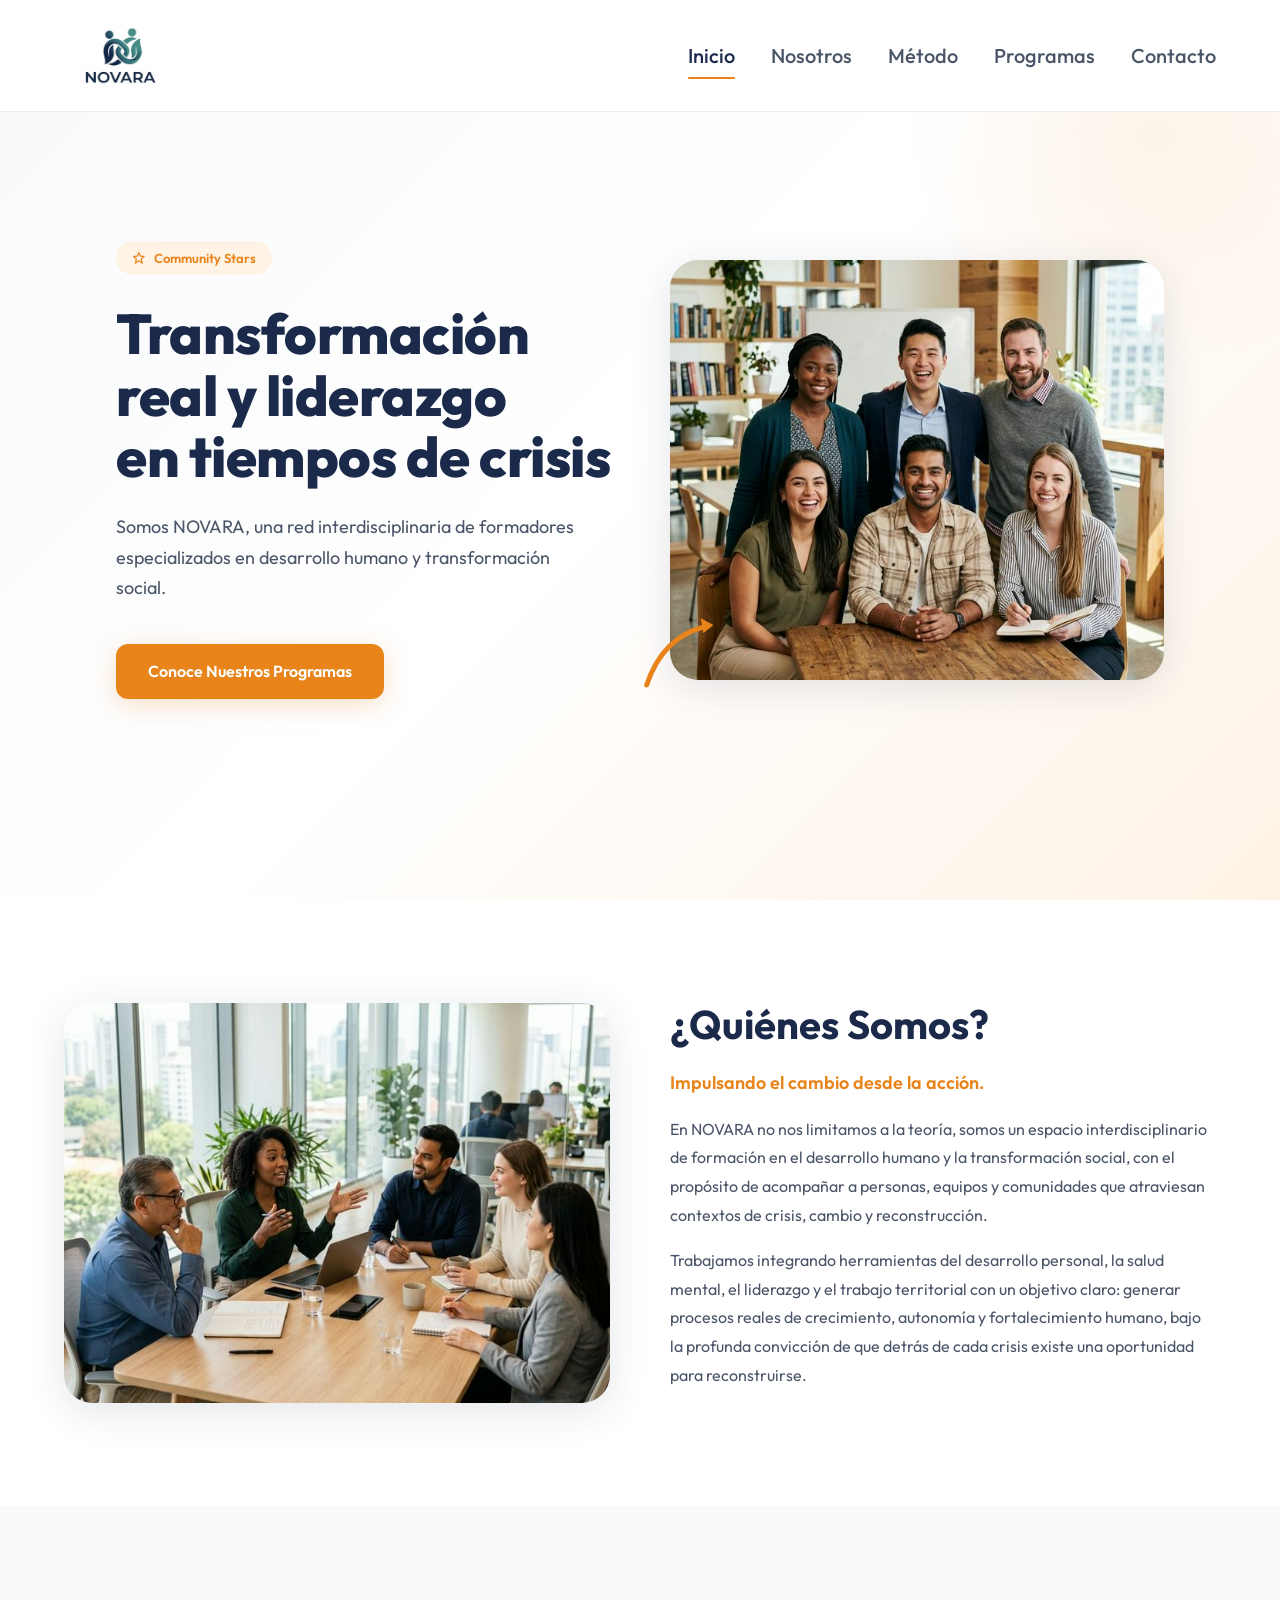
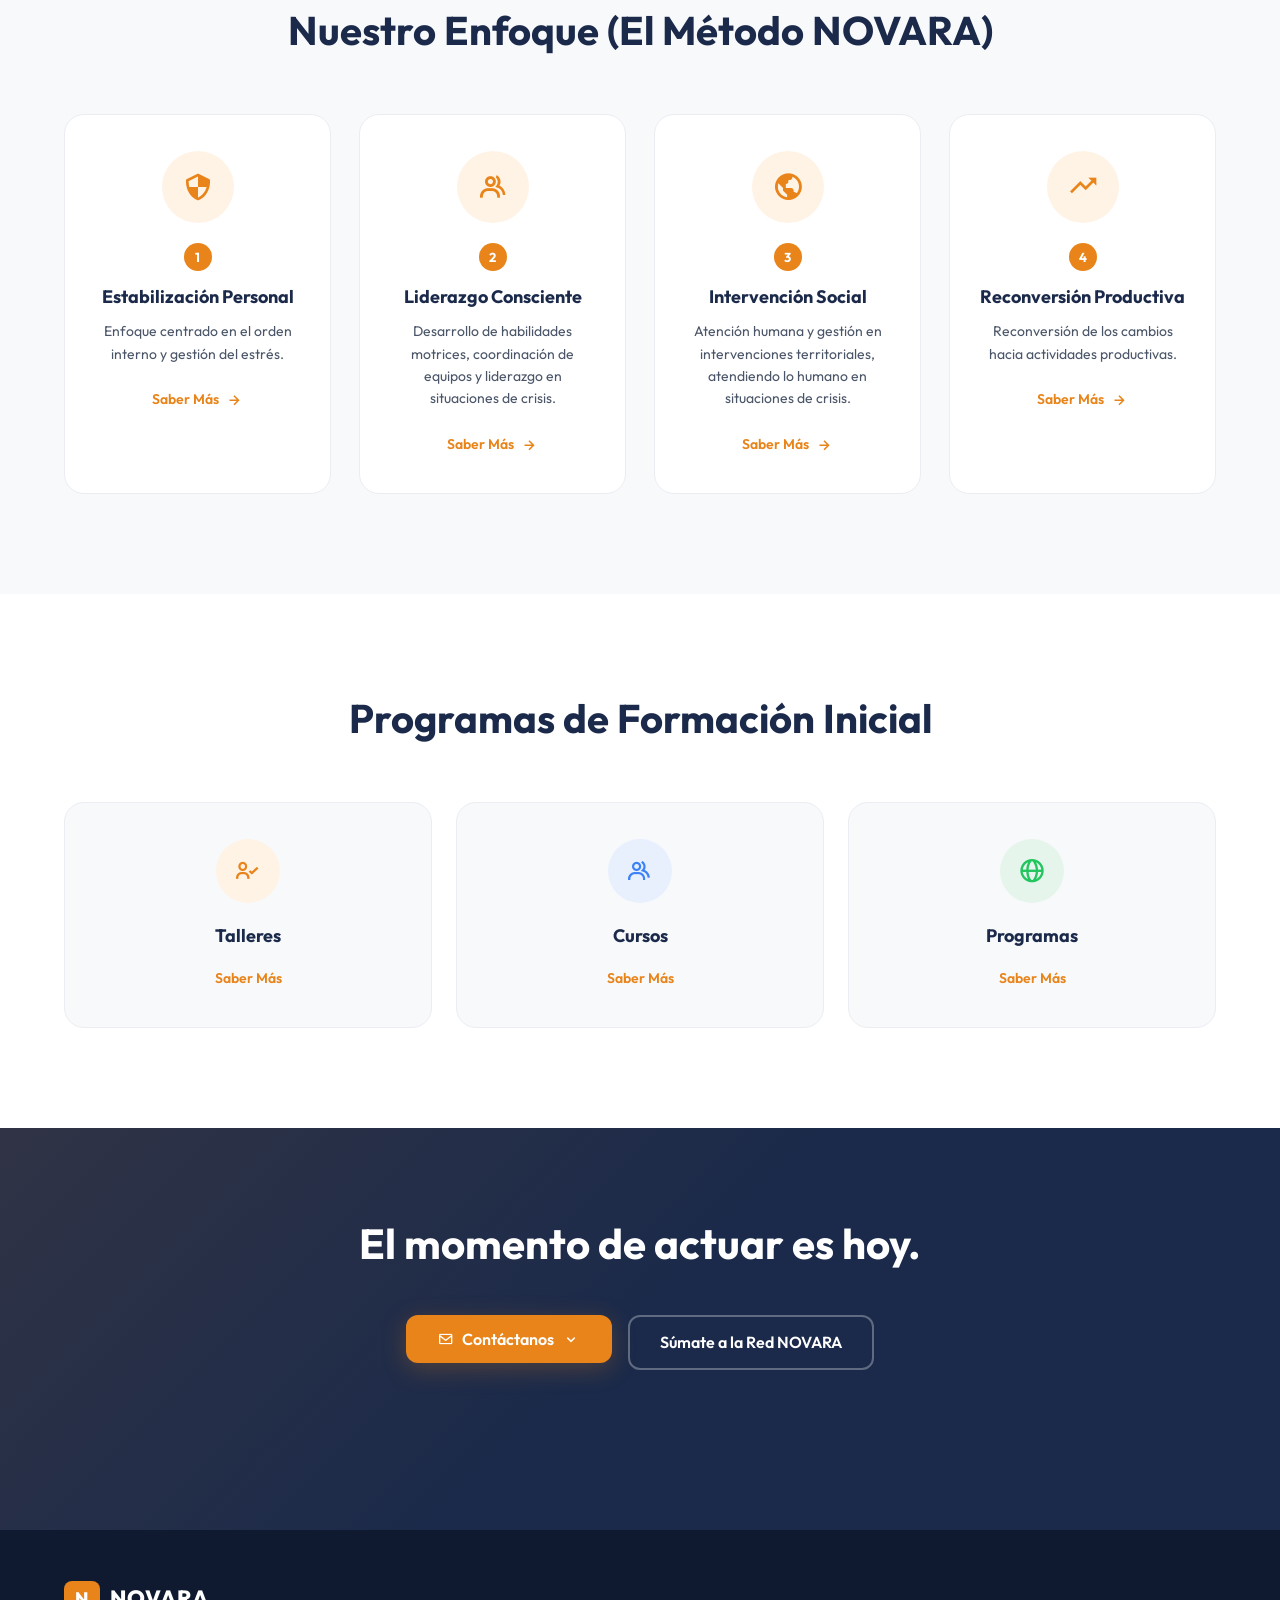
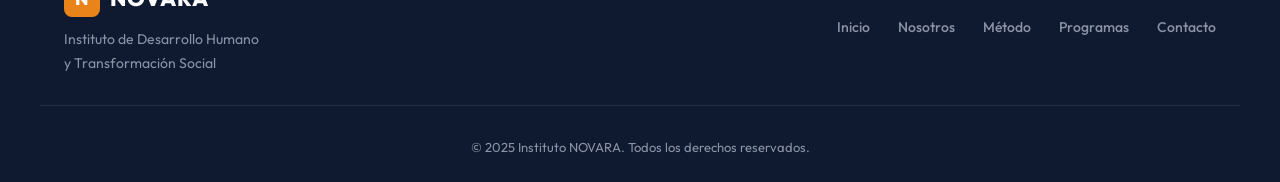
==== index.html @ 2bae2b1f "Add files via upload" ====
<!DOCTYPE html>
<html lang="es">

<head>
    <meta charset="UTF-8">
    <meta name="viewport" content="width=device-width, initial-scale=1.0">
    <title>NOVARA | Instituto de Desarrollo Humano y Transformación Social</title>
    <meta name="description"
        content="Red interdisciplinaria de formadores especializados en desarrollo humano y transformación social.">
    <!-- Fuentes de Google -->
    <link rel="preconnect" href="https://fonts.googleapis.com">
    <link rel="preconnect" href="https://fonts.gstatic.com" crossorigin>
    <link href="https://fonts.googleapis.com/css2?family=Outfit:wght@300;400;500;600;700;800&display=swap"
        rel="stylesheet">
    <!-- Iconos Boxicons -->
    <link href='https://unpkg.com/boxicons@2.1.4/css/boxicons.min.css' rel='stylesheet'>
    <!-- Estilos -->
    <link rel="stylesheet" href="landing.css">
    <style>
        /* Overlay de transición de página */
        .page-transition-overlay {
            position: fixed;
            top: 0;
            left: 0;
            width: 100%;
            height: 100%;
            background: #1B2A4A;
            z-index: 9999;
            display: flex;
            align-items: center;
            justify-content: center;
            transition: opacity 0.5s ease, visibility 0.5s ease;
            opacity: 1;
            visibility: visible;
        }

        .page-transition-overlay.hidden {
            opacity: 0;
            visibility: hidden;
            pointer-events: none;
        }

        .page-transition-overlay.active {
            opacity: 1;
            visibility: visible;
        }

        .transition-logo {
            display: flex;
            flex-direction: column;
            align-items: center;
            gap: 20px;
            color: #fff;
            font-family: 'Outfit', sans-serif;
            font-size: 32px;
            font-weight: 800;
            letter-spacing: 3px;
        }

        .transition-spinner {
            width: 48px;
            height: 48px;
            border: 4px solid rgba(255, 255, 255, 0.15);
            border-top-color: #E8841A;
            border-radius: 50%;
            animation: tspin 0.8s linear infinite;
        }

        @keyframes tspin {
            to {
                transform: rotate(360deg);
            }
        }

        /* Submenú de contacto - asegurar que se abre hacia abajo */
        .contact-submenu {
            top: calc(100% + 16px) !important;
            bottom: auto !important;
            transform: translateX(-50%) translateY(-10px) !important;
        }

        .contact-submenu.open {
            transform: translateX(-50%) translateY(0) !important;
        }

        .contact-submenu-arrow {
            top: -8px !important;
            bottom: auto !important;
            box-shadow: -2px -2px 4px rgba(0, 0, 0, 0.05) !important;
        }

        .cta-section {
            overflow: visible !important;
            padding-bottom: 160px !important;
        }

        .cta-section::before {
            pointer-events: none !important;
        }
    </style>
</head>

<body>
    <!-- Overlay de transición de página -->
    <div class="page-transition-overlay" id="page-transition-overlay">
        <div class="transition-logo">
            <div class="transition-spinner"></div>
            <span>NOVARA</span>
        </div>
    </div>

    <!-- Barra de navegación -->
    <nav class="navbar" id="navbar">
        <div class="nav-container">
            <a href="#" class="logo">

                <img src="img/novara.jpg" alt="Logo NOVARA">

            </a>
            <div class="nav-links" id="nav-links">
                <a href="#" class="active">Inicio</a>
                <a href="#nosotros">Nosotros</a>
                <a href="#metodo">Método</a>
                <a href="#programas">Programas</a>
                <a href="#contacto">Contacto</a>
            </div>
            <button class="nav-toggle" id="nav-toggle" aria-label="Abrir menú">
                <i class='bx bx-menu'></i>
            </button>
        </div>
    </nav>

    <!-- Sección Hero (Principal) -->
    <header class="hero" id="inicio">
        <div class="hero-container">
            <div class="hero-content">
                <div class="hero-badge">
                    <i class='bx bx-star'></i>
                    <span>Community Stars</span>
                </div>
                <h1 class="hero-title">Transformación<br>real y liderazgo<br>en tiempos de crisis</h1>
                <p class="hero-description">
                    Somos NOVARA, una red interdisciplinaria de formadores
                    especializados en desarrollo humano y transformación social.
                </p>
                <div class="hero-actions">
                    <a href="#programas" class="btn-primary">Conoce Nuestros Programas</a>
                </div>
            </div>
            <div class="hero-image">
                <div class="hero-image-wrapper">
                    <img src="img/hero-group.png" alt="Equipo NOVARA - Grupo de formadores y estudiantes">
                    <div class="hero-arrow">
                        <svg viewBox="0 0 120 120" fill="none" xmlns="http://www.w3.org/2000/svg">
                            <path d="M20 90 C30 60, 50 30, 90 20" stroke="#E8841A" stroke-width="6" fill="none"
                                stroke-linecap="round" />
                            <polygon points="85,10 100,18 88,28" fill="#E8841A" />
                        </svg>
                    </div>
                </div>
            </div>
        </div>
    </header>

    <!-- Sección ¿Quiénes Somos? -->
    <section id="nosotros" class="section about-section">
        <div class="container">
            <div class="about-grid">
                <div class="about-image">
                    <img src="img/about-meeting.png" alt="Reunión del equipo NOVARA">
                </div>
                <div class="about-content">
                    <h2 class="section-title">¿Quiénes Somos?</h2>
                    <p class="about-lead">Impulsando el cambio desde la acción.</p>
                    <p class="about-text">
                        En NOVARA no nos limitamos a la teoría, somos un espacio interdisciplinario de formación en el
                        desarrollo humano y la transformación social, con el propósito de acompañar a personas, equipos
                        y
                        comunidades que atraviesan contextos de crisis,
                        cambio y reconstrucción.</p>

                    <p class="about-text">Trabajamos integrando herramientas del desarrollo personal, la salud mental,
                        el
                        liderazgo y el
                        trabajo territorial con un objetivo claro: generar procesos reales de crecimiento, autonomía y
                        fortalecimiento
                        humano, bajo la profunda convicción de que detrás de cada crisis existe una oportunidad para
                        reconstruirse.
                    </p>
                </div>
            </div>
        </div>
    </section>

    <!-- Sección Nuestro Enfoque (El Método NOVARA) -->
    <section id="metodo" class="section method-section">
        <div class="container">
            <div class="section-header text-center">
                <h2 class="section-title">Nuestro Enfoque (El Método NOVARA)</h2>
            </div>
            <div class="method-grid">
                <!-- Pilar 1 - Estabilización Personal -->
                <div class="method-card">
                    <div class="method-icon">
                        <i class='bx bx-shield-quarter'></i>
                    </div>
                    <div class="method-number">1</div>
                    <h3>Estabilización Personal</h3>
                    <p>Enfoque centrado en el orden interno y gestión del estrés.</p>
                    <a href="#programas" class="method-link">Saber Más <i class='bx bx-right-arrow-alt'></i></a>
                </div>
                <!-- Pilar 2 - Liderazgo Consciente -->
                <div class="method-card">
                    <div class="method-icon">
                        <i class='bx bx-group'></i>
                    </div>
                    <div class="method-number">2</div>
                    <h3>Liderazgo Consciente</h3>
                    <p>Desarrollo de habilidades motrices, coordinación de equipos y liderazgo en situaciones de crisis.
                    </p>
                    <a href="#programas" class="method-link">Saber Más <i class='bx bx-right-arrow-alt'></i></a>
                </div>
                <!-- Pilar 3 - Intervención Social -->
                <div class="method-card">
                    <div class="method-icon">
                        <i class='bx bx-world'></i>
                    </div>
                    <div class="method-number">3</div>
                    <h3>Intervención Social</h3>
                    <p>Atención humana y gestión en intervenciones territoriales, atendiendo lo humano en situaciones de
                        crisis.
                    </p>
                    <a href="#programas" class="method-link">Saber Más <i class='bx bx-right-arrow-alt'></i></a>
                </div>
                <!-- Pilar 4 - Reconversión Productiva -->
                <div class="method-card">
                    <div class="method-icon">
                        <i class='bx bx-trending-up'></i>
                    </div>
                    <div class="method-number">4</div>
                    <h3>Reconversión Productiva</h3>
                    <p>Reconversión de los cambios hacia actividades productivas.</p>
                    <a href="#programas" class="method-link">Saber Más <i class='bx bx-right-arrow-alt'></i></a>
                </div>
            </div>
        </div>
    </section>

    <!-- Sección Programas de Formación Inicial -->
    <section id="programas" class="section programs-section">
        <div class="container">
            <div class="section-header text-center">
                <h2 class="section-title">Programas de Formación Inicial</h2>
            </div>
            <div class="programs-grid">
                <!-- Programa 1 - Talleres -->
                <div class="program-card">
                    <div class="program-icon icon-orange">
                        <i class='bx bx-user-check'></i>
                    </div>
                    <h3>Talleres</h3>
                    <a href="talleres.html" class="program-link" data-nav-link>Saber Más</a>
                </div>
                <!-- Programa 2 - Cursos -->
                <div class="program-card">
                    <div class="program-icon icon-blue">
                        <i class='bx bx-group'></i>
                    </div>
                    <h3>Cursos</h3>
                    <a href="cursos.html" class="program-link" data-nav-link>Saber Más</a>
                </div>
                <!-- Programa 3 - Programas -->
                <div class="program-card">
                    <div class="program-icon icon-green">
                        <i class='bx bx-globe'></i>
                    </div>
                    <h3>Programas</h3>
                    <a href="programas.html" class="program-link" data-nav-link>Saber Más</a>
                </div>

            </div>

        </div>
    </section>

    <!-- Sección CTA / Contacto -->
    <section id="contacto" class="cta-section">
        <div class="container">
            <div class="cta-content">
                <h2>El momento de actuar es hoy.</h2>
                <div class="cta-actions">
                    <div class="contact-menu-wrapper" id="contact-menu-wrapper">
                        <button class="btn-primary contact-toggle" id="contact-toggle">
                            <i class='bx bx-envelope'></i> Contáctanos <i
                                class='bx bx-chevron-down contact-chevron'></i>
                        </button>
                        <div class="contact-submenu" id="contact-submenu">
                            <div class="contact-submenu-arrow"></div>
                            <h4 class="contact-submenu-title">Nuestros canales de contacto</h4>

                            <div class="contact-group">
                                <div class="contact-group-label"><i class='bx bx-envelope'></i> Email</div>
                                <a href="mailto:info@novarainstituto.com" class="contact-item" id="contact-email">
                                    <span>novara.oficial1989@gmail.com</span>
                                    <i class='bx bx-right-arrow-alt'></i>
                                </a>
                            </div>

                            <div class="contact-group">
                                <div class="contact-group-label"><i class='bx bxl-whatsapp'></i> WhatsApp</div>
                                <a href="https://wa.me/5491155551234" target="_blank" rel="noopener"
                                    class="contact-item" id="contact-whatsapp-link">
                                    <span>+54 9 11 5555-1234</span>
                                    <i class='bx bx-right-arrow-alt'></i>
                                </a>
                            </div>

                            <div class="contact-group">
                                <div class="contact-group-label"><i class='bx bx-share-alt'></i> Redes Sociales</div>
                                <div class="contact-socials">
                                    <a href="https://instagram.com/novara.instituto" target="_blank" rel="noopener"
                                        class="contact-social-btn" id="contact-instagram" title="Instagram">
                                        <i class='bx bxl-instagram'></i>
                                    </a>
                                    <a href="https://facebook.com/novarainstituto" target="_blank" rel="noopener"
                                        class="contact-social-btn" id="contact-facebook" title="Facebook">
                                        <i class='bx bxl-facebook'></i>
                                    </a>
                                    <a href="https://tiktok.com/@novara.instituto" target="_blank" rel="noopener"
                                        class="contact-social-btn" id="contact-tiktok" title="TikTok">
                                        <i class='bx bxl-tiktok'></i>
                                    </a>
                                </div>
                            </div>
                        </div>
                    </div>
                    <a href="#programas" class="btn-outline">Súmate a la Red NOVARA</a>
                </div>
            </div>
        </div>
    </section>

    <!-- Pie de página -->
    <footer class="footer">
        <div class="container footer-inner">
            <div class="footer-logo">
                <div class="logo">
                    <div class="logo-icon">N</div>
                    <span>NOVARA</span>
                </div>
                <p>Instituto de Desarrollo Humano<br>y Transformación Social</p>
            </div>
            <div class="footer-nav">
                <a href="#">Inicio</a>
                <a href="#nosotros">Nosotros</a>
                <a href="#metodo">Método</a>
                <a href="#programas">Programas</a>
                <a href="#contacto">Contacto</a>
            </div>
        </div>
        <div class="footer-bottom">
            <p>&copy; 2025 Instituto NOVARA. Todos los derechos reservados.</p>
        </div>
    </footer>

    <!-- Script principal -->
    <script src="main.js"></script>
</body>

</html>
---- landing.css ----
/* ===========================
   NOVARA - CSS de Página Principal
   Diseño: Limpio, Profesional
   Colores: Azul Marino + Naranja + Blanco
   =========================== */

:root {
    --navy: #1B2A4A;
    --navy-dark: #0F1A30;
    --navy-light: #2C3E60;
    --orange: #E8841A;
    --orange-light: #F5A623;
    --orange-bg: #FFF3E6;
    --orange-bg-alt: #FDECD2;
    --blue-bg: #E8F0FE;
    --green-bg: #E6F5EC;
    --white: #FFFFFF;
    --off-white: #F8F9FB;
    --gray-50: #F5F6F8;
    --gray-100: #EBEDF2;
    --gray-200: #D1D5DE;
    --gray-400: #8B92A5;
    --gray-600: #4A5568;
    --gray-800: #2D3748;
    --text-primary: #1B2A4A;
    --text-secondary: #4A5568;
    --text-muted: #8B92A5;
    --shadow-sm: 0 2px 8px rgba(27, 42, 74, 0.06);
    --shadow-md: 0 4px 20px rgba(27, 42, 74, 0.08);
    --shadow-lg: 0 8px 40px rgba(27, 42, 74, 0.12);
    --shadow-orange: 0 6px 24px rgba(232, 132, 26, 0.25);
    --radius-sm: 8px;
    --radius-md: 12px;
    --radius-lg: 20px;
    --radius-xl: 28px;
    --transition: all 0.3s cubic-bezier(0.4, 0, 0.2, 1);
}

/* Reinicio y Base */
*,
*::before,
*::after {
    margin: 0;
    padding: 0;
    box-sizing: border-box;
}

html {
    scroll-behavior: smooth;
    -webkit-font-smoothing: antialiased;
}

body {
    font-family: 'Outfit', sans-serif;
    background-color: var(--white);
    color: var(--text-primary);
    overflow-x: hidden;
    line-height: 1.7;
}

a {
    text-decoration: none;
    color: inherit;
}

img {
    max-width: 100%;
    display: block;
}

.container {
    max-width: 1200px;
    margin: 0 auto;
    padding: 0 24px;
}

.text-center {
    text-align: center;
}

.section {
    padding: 100px 0;
}

.section-title {
    font-size: clamp(28px, 4vw, 40px);
    font-weight: 700;
    color: var(--navy);
    margin-bottom: 16px;
    line-height: 1.2;
}

.section-header {
    margin-bottom: 60px;
}

/* ===========================
   BARRA DE NAVEGACIÓN
   =========================== */
.navbar {
    position: fixed;
    top: 0;
    left: 0;
    width: 100%;
    height: 112px;
    background: rgba(255, 255, 255, 0.95);
    backdrop-filter: blur(20px);
    -webkit-backdrop-filter: blur(20px);
    border-bottom: 1px solid var(--gray-100);
    z-index: 1000;
    display: flex;
    align-items: center;
    transition: var(--transition);
}

.navbar.scrolled {
    box-shadow: var(--shadow-md);
}

.nav-container {
    width: 100%;
    max-width: 1200px;
    margin: 0 auto;
    padding: 0 24px;
    display: flex;
    justify-content: space-between;
    align-items: center;
}

.logo {
    display: flex;
    align-items: center;
    gap: 10px;
    font-size: 22px;
    font-weight: 800;
    letter-spacing: 1px;
    color: var(--navy);
}

.logo img {
    height: 100px;
    width: auto;
    object-fit: contain;
    border-radius: 6px;
}

.logo-icon {
    width: 36px;
    height: 36px;
    background: var(--navy);
    color: var(--white);
    border-radius: 8px;
    display: flex;
    align-items: center;
    justify-content: center;
    font-size: 18px;
    font-weight: 800;
}

.nav-links {
    display: flex;
    gap: 36px;
}

.nav-links a {
    color: var(--text-secondary);
    font-weight: 500;
    font-size: 20px;
    transition: var(--transition);
    position: relative;
    padding: 4px 0;
}

.nav-links a::after {
    content: '';
    position: absolute;
    bottom: -2px;
    left: 0;
    width: 0;
    height: 2px;
    background: var(--orange);
    transition: var(--transition);
    border-radius: 2px;
}

.nav-links a:hover,
.nav-links a.active {
    color: var(--navy);
}

.nav-links a:hover::after,
.nav-links a.active::after {
    width: 100%;
}

.nav-toggle {
    display: none;
    background: none;
    border: none;
    font-size: 28px;
    color: var(--navy);
    cursor: pointer;
}

/* ===========================
   SECCIÓN HERO (PRINCIPAL)
   =========================== */
.hero {
    min-height: 100vh;
    display: flex;
    align-items: center;
    background: linear-gradient(135deg, var(--off-white) 0%, var(--white) 50%, var(--orange-bg) 100%);
    padding: 100px 0 60px;
    position: relative;
    overflow: hidden;
}

.hero::before {
    content: '';
    position: absolute;
    top: -120px;
    right: -120px;
    width: 500px;
    height: 500px;
    background: radial-gradient(circle, rgba(232, 132, 26, 0.08) 0%, transparent 70%);
    border-radius: 50%;
}

.hero-container {
    max-width: 1200px;
    margin: 0 auto;
    padding: 0 24px;
    display: grid;
    grid-template-columns: 1fr 1fr;
    gap: 60px;
    align-items: center;
}

.hero-badge {
    display: inline-flex;
    align-items: center;
    gap: 8px;
    padding: 6px 16px;
    background: var(--orange-bg);
    color: var(--orange);
    border-radius: 20px;
    font-size: 13px;
    font-weight: 600;
    margin-bottom: 28px;
}

.hero-badge i {
    font-size: 14px;
}

.hero-title {
    font-size: clamp(36px, 5vw, 56px);
    font-weight: 800;
    line-height: 1.1;
    color: var(--navy);
    margin-bottom: 24px;
    letter-spacing: -0.5px;
}

.hero-description {
    font-size: 18px;
    color: var(--text-secondary);
    margin-bottom: 40px;
    max-width: 480px;
    line-height: 1.7;
}

.hero-actions {
    display: flex;
    gap: 16px;
}

.btn-primary {
    display: inline-flex;
    align-items: center;
    gap: 8px;
    background: var(--orange);
    color: var(--white);
    padding: 14px 32px;
    border-radius: var(--radius-md);
    font-weight: 600;
    font-size: 16px;
    transition: var(--transition);
    box-shadow: var(--shadow-orange);
    border: none;
    cursor: pointer;
}

.btn-primary:hover {
    background: #D47316;
    transform: translateY(-2px);
    box-shadow: 0 8px 30px rgba(232, 132, 26, 0.35);
}

.btn-outline {
    display: inline-flex;
    align-items: center;
    gap: 8px;
    border: 2px solid var(--navy);
    color: var(--navy);
    padding: 12px 30px;
    border-radius: var(--radius-md);
    font-weight: 600;
    font-size: 16px;
    transition: var(--transition);
    cursor: pointer;
    background: transparent;
}

.btn-outline:hover {
    background: var(--navy);
    color: var(--white);
    transform: translateY(-2px);
}

/* Imagen del Hero */
.hero-image {
    position: relative;
}

.hero-image-wrapper {
    position: relative;
}

.hero-image-wrapper img {
    border-radius: var(--radius-xl);
    box-shadow: var(--shadow-lg);
    width: 100%;
    height: 420px;
    object-fit: cover;
}

.hero-arrow {
    position: absolute;
    bottom: -30px;
    left: -40px;
    width: 100px;
    height: 100px;
    animation: float 3s ease-in-out infinite;
}

@keyframes float {

    0%,
    100% {
        transform: translateY(0) rotate(0deg);
    }

    50% {
        transform: translateY(-10px) rotate(5deg);
    }
}

/* ===========================
   SECCIÓN ¿QUIÉNES SOMOS?
   =========================== */
.about-section {
    background: var(--white);
}

.about-grid {
    display: grid;
    grid-template-columns: 1fr 1fr;
    gap: 60px;
    align-items: center;
}

.about-image img {
    border-radius: var(--radius-xl);
    box-shadow: var(--shadow-lg);
    width: 100%;
    height: 400px;
    object-fit: cover;
}

.about-content .section-title {
    margin-bottom: 20px;
}

.about-lead {
    font-size: 18px;
    color: var(--orange);
    font-weight: 600;
    margin-bottom: 16px;
}

.about-text {
    color: var(--text-secondary);
    font-size: 16px;
    margin-bottom: 16px;
    line-height: 1.8;
}

/* ===========================
   SECCIÓN MÉTODO NOVARA
   =========================== */
.method-section {
    background: var(--off-white);
}

.method-grid {
    display: grid;
    grid-template-columns: repeat(4, 1fr);
    gap: 28px;
}

.method-card {
    background: var(--white);
    border-radius: var(--radius-lg);
    padding: 36px 28px;
    text-align: center;
    transition: var(--transition);
    border: 1px solid var(--gray-100);
    position: relative;
}

.method-card:hover {
    transform: translateY(-6px);
    box-shadow: var(--shadow-lg);
    border-color: var(--orange);
}

.method-icon {
    width: 72px;
    height: 72px;
    background: var(--orange-bg);
    border-radius: 50%;
    display: flex;
    align-items: center;
    justify-content: center;
    margin: 0 auto 20px;
    transition: var(--transition);
}

.method-icon i {
    font-size: 32px;
    color: var(--orange);
}

.method-card:hover .method-icon {
    background: var(--orange);
}

.method-card:hover .method-icon i {
    color: var(--white);
}

.method-number {
    display: inline-flex;
    align-items: center;
    justify-content: center;
    width: 28px;
    height: 28px;
    background: var(--orange);
    color: var(--white);
    border-radius: 50%;
    font-size: 13px;
    font-weight: 700;
    margin-bottom: 14px;
}

.method-card h3 {
    font-size: 18px;
    font-weight: 700;
    color: var(--navy);
    margin-bottom: 12px;
    line-height: 1.3;
}

.method-card p {
    color: var(--text-secondary);
    font-size: 14px;
    line-height: 1.6;
    margin-bottom: 20px;
}

.method-link {
    display: inline-flex;
    align-items: center;
    gap: 6px;
    color: var(--orange);
    font-weight: 600;
    font-size: 14px;
    transition: var(--transition);
}

.method-link i {
    font-size: 18px;
    transition: transform 0.3s;
}

.method-link:hover {
    color: #D47316;
}

.method-link:hover i {
    transform: translateX(4px);
}

/* ===========================
   SECCIÓN PROGRAMAS
   =========================== */
.programs-section {
    background: var(--white);
}

.programs-grid {
    display: grid;
    grid-template-columns: repeat(3, 1fr);
    gap: 24px;
}

.program-card {
    background: var(--off-white);
    border-radius: var(--radius-lg);
    padding: 36px 24px;
    text-align: center;
    transition: var(--transition);
    border: 1px solid var(--gray-100);
}

.program-card:hover {
    transform: translateY(-4px);
    box-shadow: var(--shadow-md);
    border-color: var(--orange);
}

.program-icon {
    width: 64px;
    height: 64px;
    border-radius: 50%;
    display: flex;
    align-items: center;
    justify-content: center;
    margin: 0 auto 18px;
}

.program-icon i {
    font-size: 28px;
}

.program-icon-small {
    width: 48px;
    height: 48px;
    border-radius: 50%;
    display: flex;
    align-items: center;
    justify-content: center;
    margin: 0 auto 14px;
}

.program-icon-small i {
    font-size: 22px;
}

.icon-orange {
    background: var(--orange-bg);
}

.icon-orange i {
    color: var(--orange);
}

.icon-blue {
    background: var(--blue-bg);
}

.icon-blue i {
    color: #3B82F6;
}

.icon-green {
    background: var(--green-bg);
}

.icon-green i {
    color: #22C55E;
}

.program-card h3 {
    font-size: 18px;
    font-weight: 700;
    color: var(--navy);
    margin-bottom: 12px;
}

.program-card h4 {
    font-size: 16px;
    font-weight: 700;
    color: var(--navy);
    margin-bottom: 10px;
}

.program-meta {
    display: flex;
    flex-direction: column;
    gap: 6px;
    margin-bottom: 16px;
}

.program-meta span {
    display: flex;
    align-items: center;
    justify-content: center;
    gap: 6px;
    color: var(--text-muted);
    font-size: 13px;
}

.program-meta i {
    font-size: 15px;
}

.program-link {
    display: inline-flex;
    align-items: center;
    gap: 4px;
    color: var(--orange);
    font-weight: 600;
    font-size: 14px;
    transition: var(--transition);
}

.program-link:hover {
    color: #D47316;
}

.program-card-detail {
    padding: 28px 20px;
}

/* ===========================
   SECCIÓN CTA (LLAMADA A LA ACCIÓN)
   =========================== */
.cta-section {
    background: var(--navy);
    padding: 80px 0 160px;
    text-align: center;
    position: relative;
}

.cta-section::before {
    content: '';
    position: absolute;
    top: 0;
    left: 0;
    width: 100%;
    height: 100%;
    background: linear-gradient(135deg, rgba(232, 132, 26, 0.1) 0%, transparent 50%);
    pointer-events: none;
}

.cta-content {
    position: relative;
    z-index: 1;
}

.cta-content h2 {
    font-size: clamp(28px, 4vw, 42px);
    font-weight: 700;
    color: var(--white);
    margin-bottom: 36px;
}

.cta-actions {
    display: flex;
    gap: 16px;
    justify-content: center;
    flex-wrap: wrap;
}

.cta-section .btn-primary {
    background: var(--orange);
}

.cta-section .btn-outline {
    border-color: rgba(255, 255, 255, 0.3);
    color: var(--white);
}

.cta-section .btn-outline:hover {
    background: rgba(255, 255, 255, 0.1);
    border-color: var(--white);
}

/* ===========================
   SUBMENÚ DE CONTACTO
   =========================== */
.contact-menu-wrapper {
    position: relative;
    display: inline-block;
    z-index: 10;
}

.contact-toggle {
    display: inline-flex;
    align-items: center;
    gap: 8px;
    cursor: pointer;
    font-family: 'Outfit', sans-serif;
}

.contact-toggle .contact-chevron {
    font-size: 18px;
    transition: transform 0.3s ease;
}

.contact-toggle.open .contact-chevron {
    transform: rotate(180deg);
}

.contact-submenu {
    position: absolute;
    top: calc(100% + 16px);
    left: 50%;
    transform: translateX(-50%) translateY(-10px);
    width: 340px;
    background: rgba(255, 255, 255, 0.97);
    backdrop-filter: blur(20px);
    -webkit-backdrop-filter: blur(20px);
    border-radius: var(--radius-lg);
    box-shadow: 0 20px 60px rgba(0, 0, 0, 0.25), 0 0 0 1px rgba(255, 255, 255, 0.1);
    padding: 24px;
    opacity: 0;
    visibility: hidden;
    pointer-events: none;
    transition: opacity 0.35s ease, transform 0.35s ease, visibility 0.35s ease;
    z-index: 100;
}

.contact-submenu.open {
    opacity: 1;
    visibility: visible;
    pointer-events: auto;
    transform: translateX(-50%) translateY(0);
}

.contact-submenu-arrow {
    position: absolute;
    top: -8px;
    left: 50%;
    transform: translateX(-50%) rotate(45deg);
    width: 16px;
    height: 16px;
    background: rgba(255, 255, 255, 0.97);
    box-shadow: -2px -2px 4px rgba(0, 0, 0, 0.05);
}

.contact-submenu-title {
    font-size: 13px;
    font-weight: 700;
    color: var(--text-muted);
    text-transform: uppercase;
    letter-spacing: 0.8px;
    margin-bottom: 18px;
    padding-bottom: 12px;
    border-bottom: 1px solid var(--gray-100);
    text-align: left;
}

.contact-group {
    margin-bottom: 16px;
}

.contact-group:last-child {
    margin-bottom: 0;
}

.contact-group-label {
    display: flex;
    align-items: center;
    gap: 6px;
    font-size: 12px;
    font-weight: 600;
    color: var(--text-muted);
    text-transform: uppercase;
    letter-spacing: 0.5px;
    margin-bottom: 8px;
    text-align: left;
}

.contact-group-label i {
    font-size: 15px;
    color: var(--orange);
}

.contact-item {
    display: flex;
    align-items: center;
    justify-content: space-between;
    padding: 10px 14px;
    border-radius: var(--radius-sm);
    color: var(--text-primary);
    font-size: 14px;
    font-weight: 500;
    transition: var(--transition);
    text-align: left;
}

.contact-item:hover {
    background: var(--orange-bg);
    color: var(--orange);
}

.contact-item i {
    font-size: 18px;
    opacity: 0;
    transform: translateX(-4px);
    transition: var(--transition);
}

.contact-item:hover i {
    opacity: 1;
    transform: translateX(0);
}

.contact-socials {
    display: flex;
    gap: 10px;
    padding: 4px 0;
}

.contact-social-btn {
    width: 44px;
    height: 44px;
    border-radius: 12px;
    display: flex;
    align-items: center;
    justify-content: center;
    background: var(--gray-50);
    color: var(--text-secondary);
    font-size: 22px;
    transition: var(--transition);
    border: 1px solid var(--gray-100);
}

.contact-social-btn:hover {
    transform: translateY(-3px);
    box-shadow: 0 6px 16px rgba(0, 0, 0, 0.1);
}

/* Instagram - Degradado de colores de marca */
.contact-social-btn:nth-child(1):hover {
    background: linear-gradient(135deg, #f09433, #e6683c, #dc2743, #cc2366, #bc1888);
    color: var(--white);
    border-color: transparent;
}

/* Facebook - Color de marca */
.contact-social-btn:nth-child(2):hover {
    background: #1877F2;
    color: var(--white);
    border-color: transparent;
}

/* TikTok - Color de marca */
.contact-social-btn:nth-child(3):hover {
    background: #010101;
    color: var(--white);
    border-color: transparent;
}


/* ===========================
   PIE DE PÁGINA
   =========================== */
.footer {
    background: var(--navy-dark);
    padding: 50px 0 24px;
}

.footer-inner {
    display: flex;
    justify-content: space-between;
    align-items: center;
    margin-bottom: 30px;
    padding-bottom: 30px;
    border-bottom: 1px solid rgba(255, 255, 255, 0.08);
}

.footer .logo {
    color: var(--white);
}

.footer .logo-icon {
    background: var(--orange);
}

.footer-logo p {
    color: var(--gray-400);
    margin-top: 10px;
    font-size: 14px;
}

.footer-nav {
    display: flex;
    gap: 28px;
}

.footer-nav a {
    color: var(--gray-400);
    font-size: 14px;
    font-weight: 500;
    transition: var(--transition);
}

.footer-nav a:hover {
    color: var(--white);
}

.footer-bottom {
    text-align: center;
    color: var(--gray-400);
    font-size: 13px;
}

/* ===========================
   ANIMACIÓN DE REVELADO AL SCROLL
   =========================== */
.reveal {
    opacity: 0;
    transform: translateY(30px);
    transition: opacity 0.6s ease, transform 0.6s ease;
}

.reveal.revealed {
    opacity: 1;
    transform: translateY(0);
}

.method-card.reveal:nth-child(2) {
    transition-delay: 0.1s;
}

.method-card.reveal:nth-child(3) {
    transition-delay: 0.2s;
}

.method-card.reveal:nth-child(4) {
    transition-delay: 0.3s;
}

.program-card.reveal:nth-child(2) {
    transition-delay: 0.1s;
}

.program-card.reveal:nth-child(3) {
    transition-delay: 0.2s;
}

.program-card.reveal:nth-child(4) {
    transition-delay: 0.3s;
}

.program-card.reveal:nth-child(5) {
    transition-delay: 0.4s;
}

.program-card.reveal:nth-child(6) {
    transition-delay: 0.5s;
}

/* ===========================
   DISEÑO RESPONSIVO
   =========================== */
@media (max-width: 1024px) {
    .method-grid {
        grid-template-columns: repeat(2, 1fr);
    }
}

@media (max-width: 968px) {
    .nav-links {
        position: fixed;
        top: 112px;
        left: 0;
        width: 100%;
        background: var(--white);
        flex-direction: column;
        padding: 24px;
        gap: 0;
        border-bottom: 1px solid var(--gray-100);
        box-shadow: var(--shadow-md);
        transform: translateY(-120%);
        transition: transform 0.3s ease;
        z-index: 999;
    }

    .nav-links.open {
        transform: translateY(0);
    }

    .nav-links a {
        padding: 14px 0;
        border-bottom: 1px solid var(--gray-50);
        font-size: 16px;
    }

    .nav-toggle {
        display: block;
    }

    .hero-container {
        grid-template-columns: 1fr;
        gap: 40px;
        text-align: center;
    }

    .hero-description {
        margin-inline: auto;
    }

    .hero-actions {
        justify-content: center;
    }

    .hero-image-wrapper img {
        height: 320px;
    }

    .hero-arrow {
        display: none;
    }

    .about-grid {
        grid-template-columns: 1fr;
        gap: 40px;
    }

    .about-content {
        text-align: center;
    }

    .programs-grid {
        grid-template-columns: repeat(2, 1fr);
    }
}

@media (max-width: 600px) {
    .section {
        padding: 70px 0;
    }

    .hero {
        padding: 90px 0 50px;
    }

    .hero-title {
        font-size: 32px;
    }

    .method-grid {
        grid-template-columns: 1fr;
    }

    .programs-grid {
        grid-template-columns: 1fr;
    }

    .hero-actions {
        flex-direction: column;
        align-items: center;
    }

    .cta-actions {
        flex-direction: column;
        align-items: center;
    }

    .footer-inner {
        flex-direction: column;
        text-align: center;
        gap: 24px;
    }

    .footer-nav {
        flex-wrap: wrap;
        justify-content: center;
        gap: 16px;
    }
}
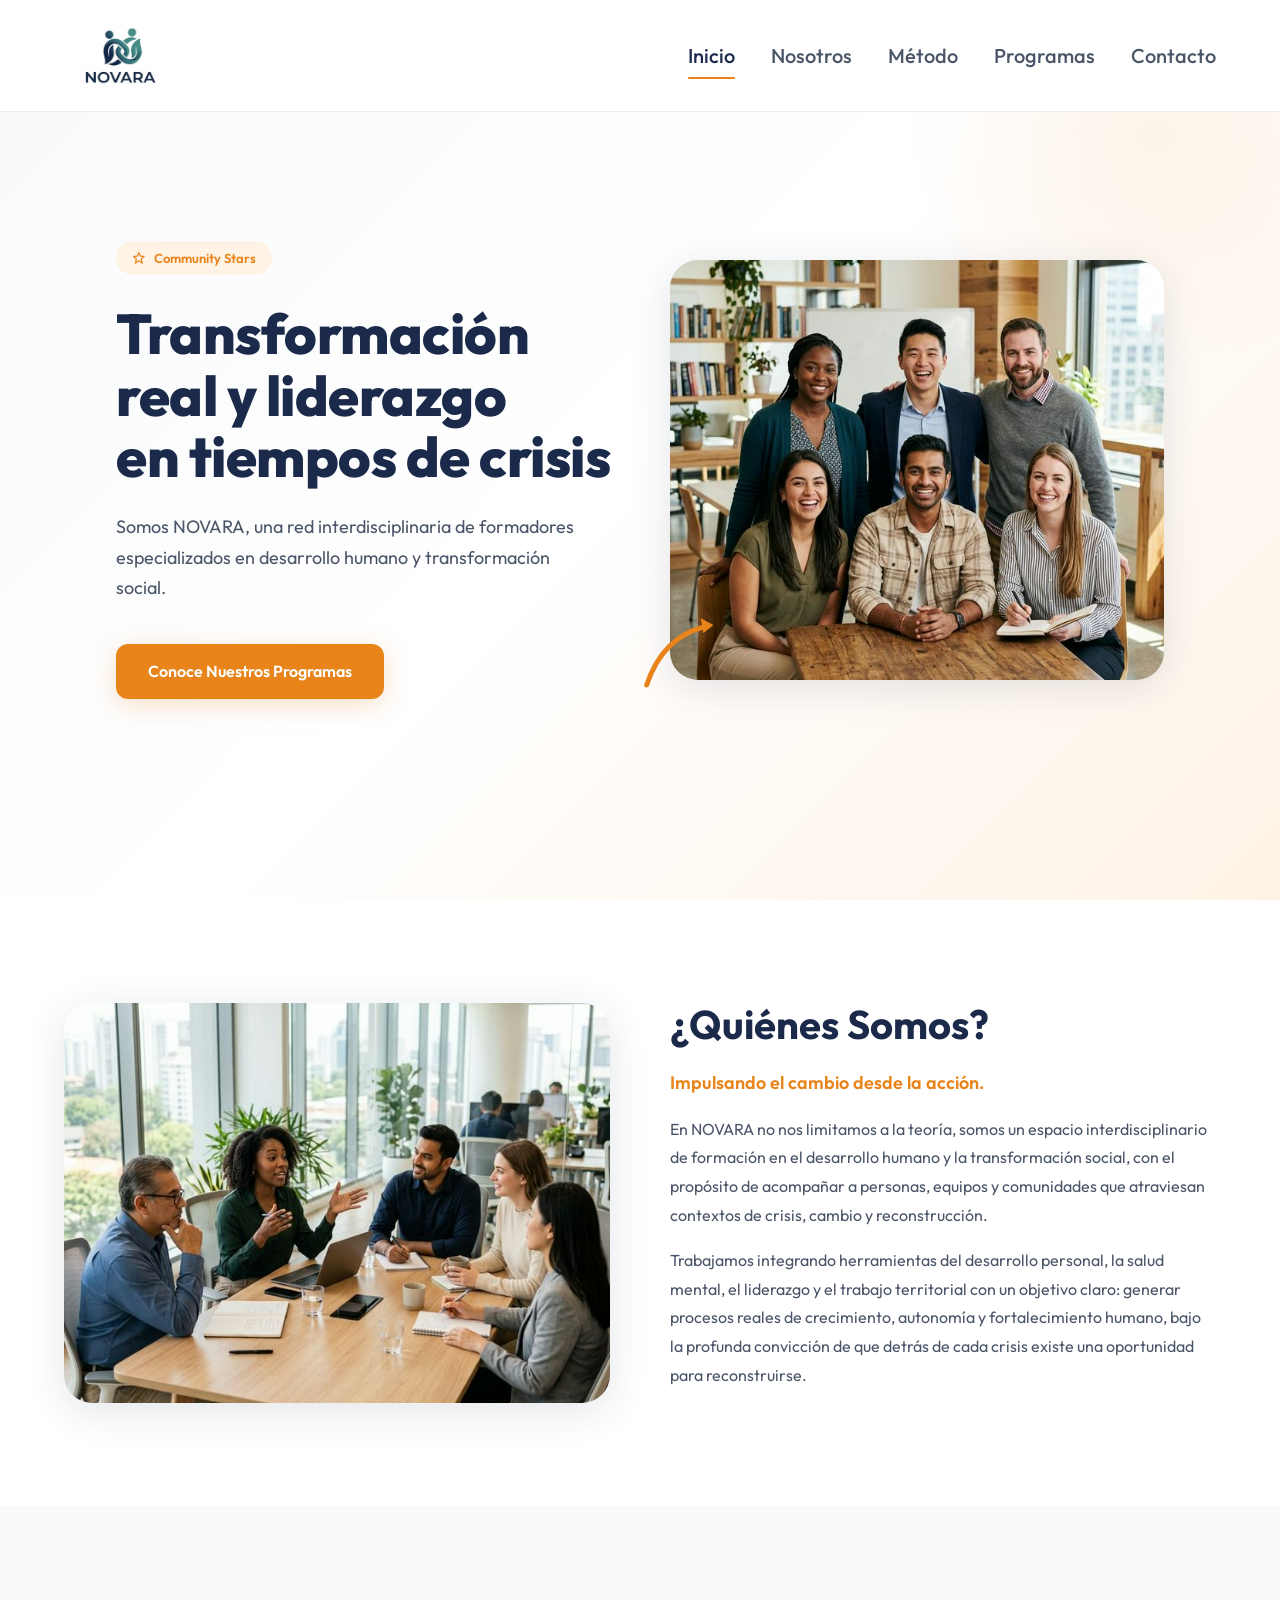
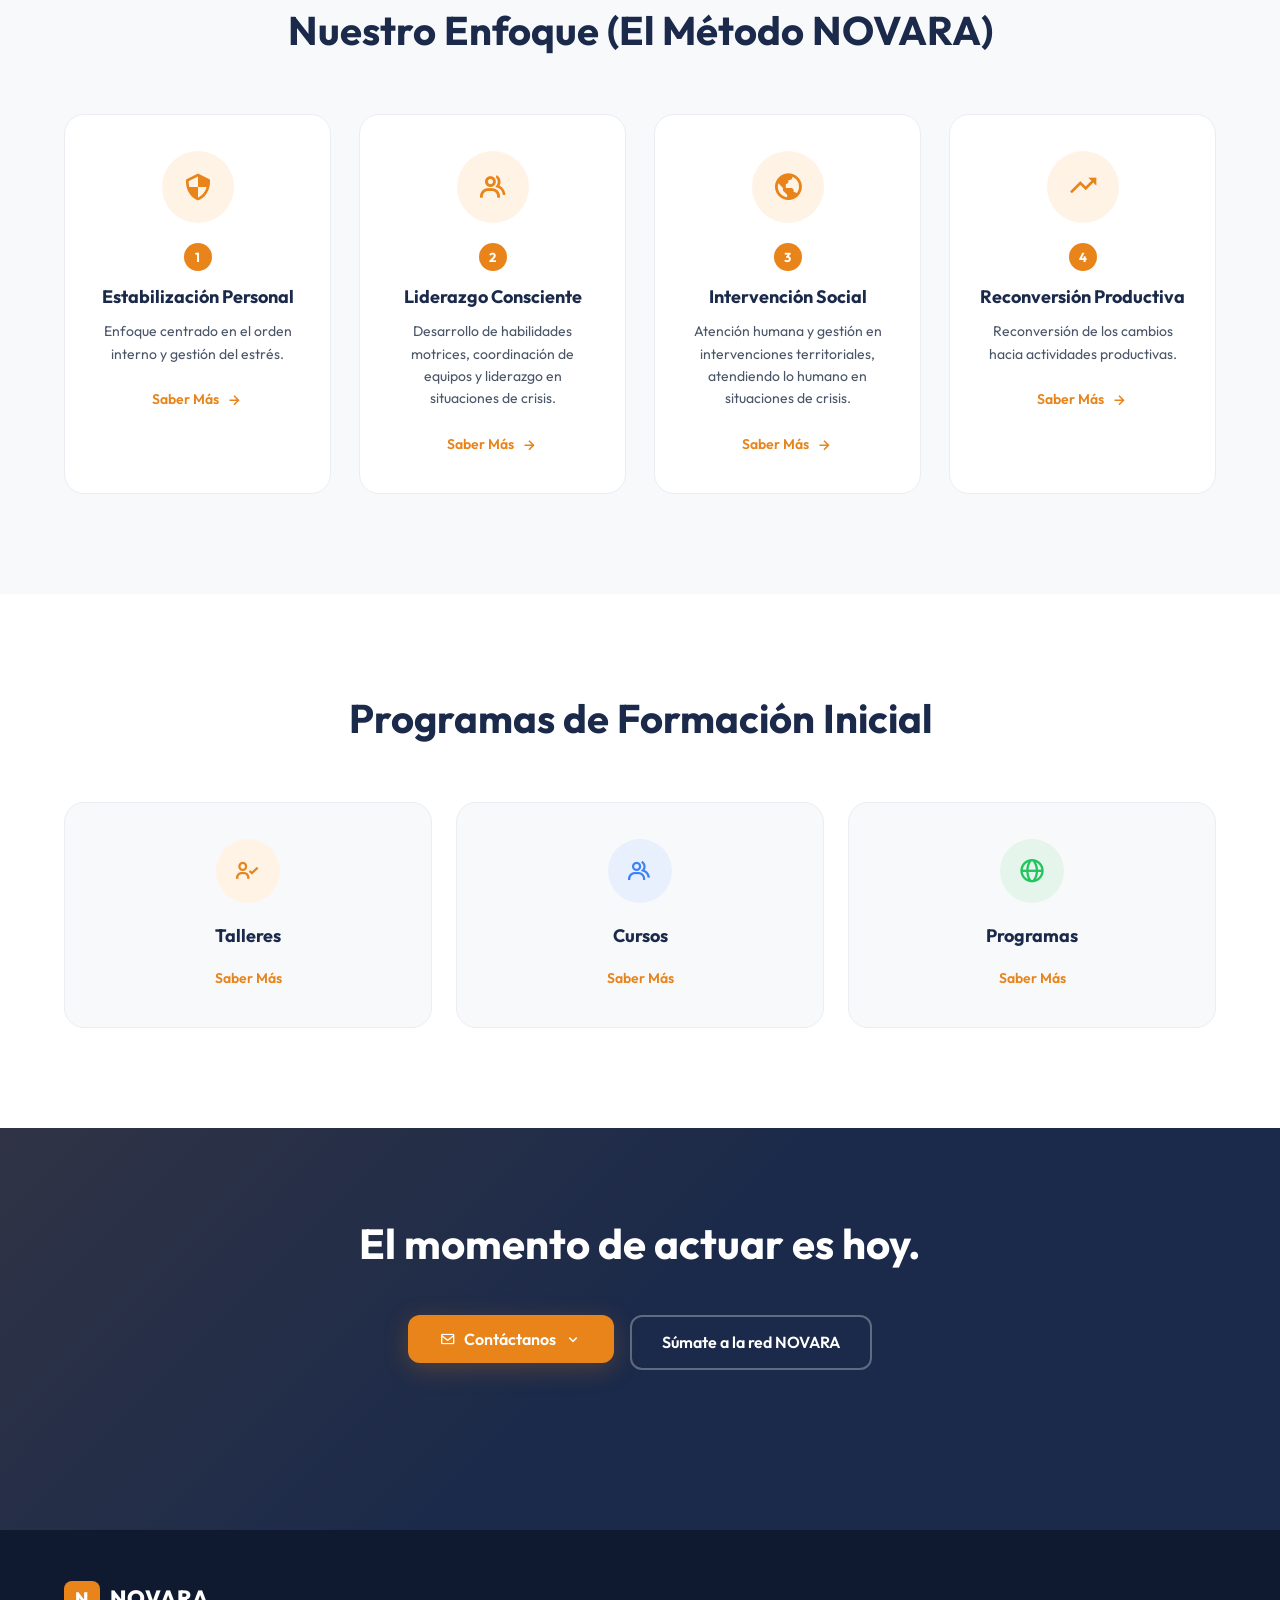
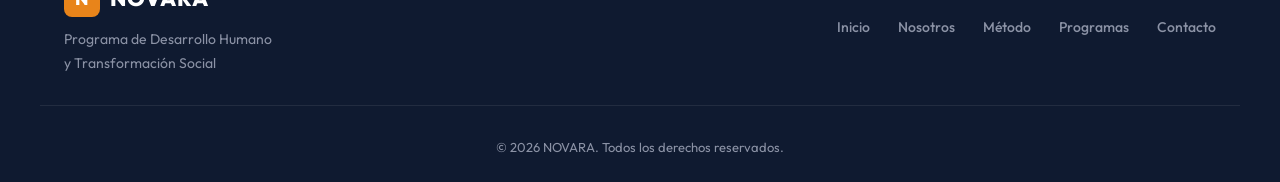
==== commit 063b42fb: "Actualizar index.html con cambios locales" ====
--- a/index.html
+++ b/index.html
@@ -307,34 +307,36 @@
                             </div>
 
                             <div class="contact-group">
-                                <div class="contact-group-label"><i class='bx bxl-whatsapp'></i> WhatsApp</div>
+                                <!-- <div class="contact-group-label"><i class='bx bxl-whatsapp'></i> WhatsApp</div>
                                 <a href="https://wa.me/5491155551234" target="_blank" rel="noopener"
                                     class="contact-item" id="contact-whatsapp-link">
                                     <span>+54 9 11 5555-1234</span>
                                     <i class='bx bx-right-arrow-alt'></i>
-                                </a>
+                                </a> -->
                             </div>
 
                             <div class="contact-group">
                                 <div class="contact-group-label"><i class='bx bx-share-alt'></i> Redes Sociales</div>
                                 <div class="contact-socials">
-                                    <a href="https://instagram.com/novara.instituto" target="_blank" rel="noopener"
-                                        class="contact-social-btn" id="contact-instagram" title="Instagram">
+                                    <a href="https://www.instagram.com/novara.desarrollohumano?utm_source=qr&igsh=dnhjdHRkcWU0dzFu"
+                                        target="_blank" rel="noopener" class="contact-social-btn" id="contact-instagram"
+                                        title="Instagram">
                                         <i class='bx bxl-instagram'></i>
                                     </a>
-                                    <a href="https://facebook.com/novarainstituto" target="_blank" rel="noopener"
-                                        class="contact-social-btn" id="contact-facebook" title="Facebook">
+                                    <a href="https://www.facebook.com/profile.php?id=61590567005673" target="_blank"
+                                        rel="noopener" class="contact-social-btn" id="contact-facebook"
+                                        title="Facebook">
                                         <i class='bx bxl-facebook'></i>
                                     </a>
-                                    <a href="https://tiktok.com/@novara.instituto" target="_blank" rel="noopener"
+                                    <!--<a href="https://www.tiktok.com/@novara3815" target="_blank" rel="noopener"
                                         class="contact-social-btn" id="contact-tiktok" title="TikTok">
                                         <i class='bx bxl-tiktok'></i>
-                                    </a>
+                                    </a> -->
                                 </div>
                             </div>
                         </div>
                     </div>
-                    <a href="#programas" class="btn-outline">Súmate a la Red NOVARA</a>
+                    <a href="#programas" class="btn-outline">Súmate a la red NOVARA</a>
                 </div>
             </div>
         </div>
@@ -348,7 +350,7 @@
                     <div class="logo-icon">N</div>
                     <span>NOVARA</span>
                 </div>
-                <p>Instituto de Desarrollo Humano<br>y Transformación Social</p>
+                <p>Programa de Desarrollo Humano<br>y Transformación Social</p>
             </div>
             <div class="footer-nav">
                 <a href="#">Inicio</a>
@@ -359,7 +361,7 @@
             </div>
         </div>
         <div class="footer-bottom">
-            <p>&copy; 2025 Instituto NOVARA. Todos los derechos reservados.</p>
+            <p>&copy; 2026 NOVARA. Todos los derechos reservados.</p>
         </div>
     </footer>
 
